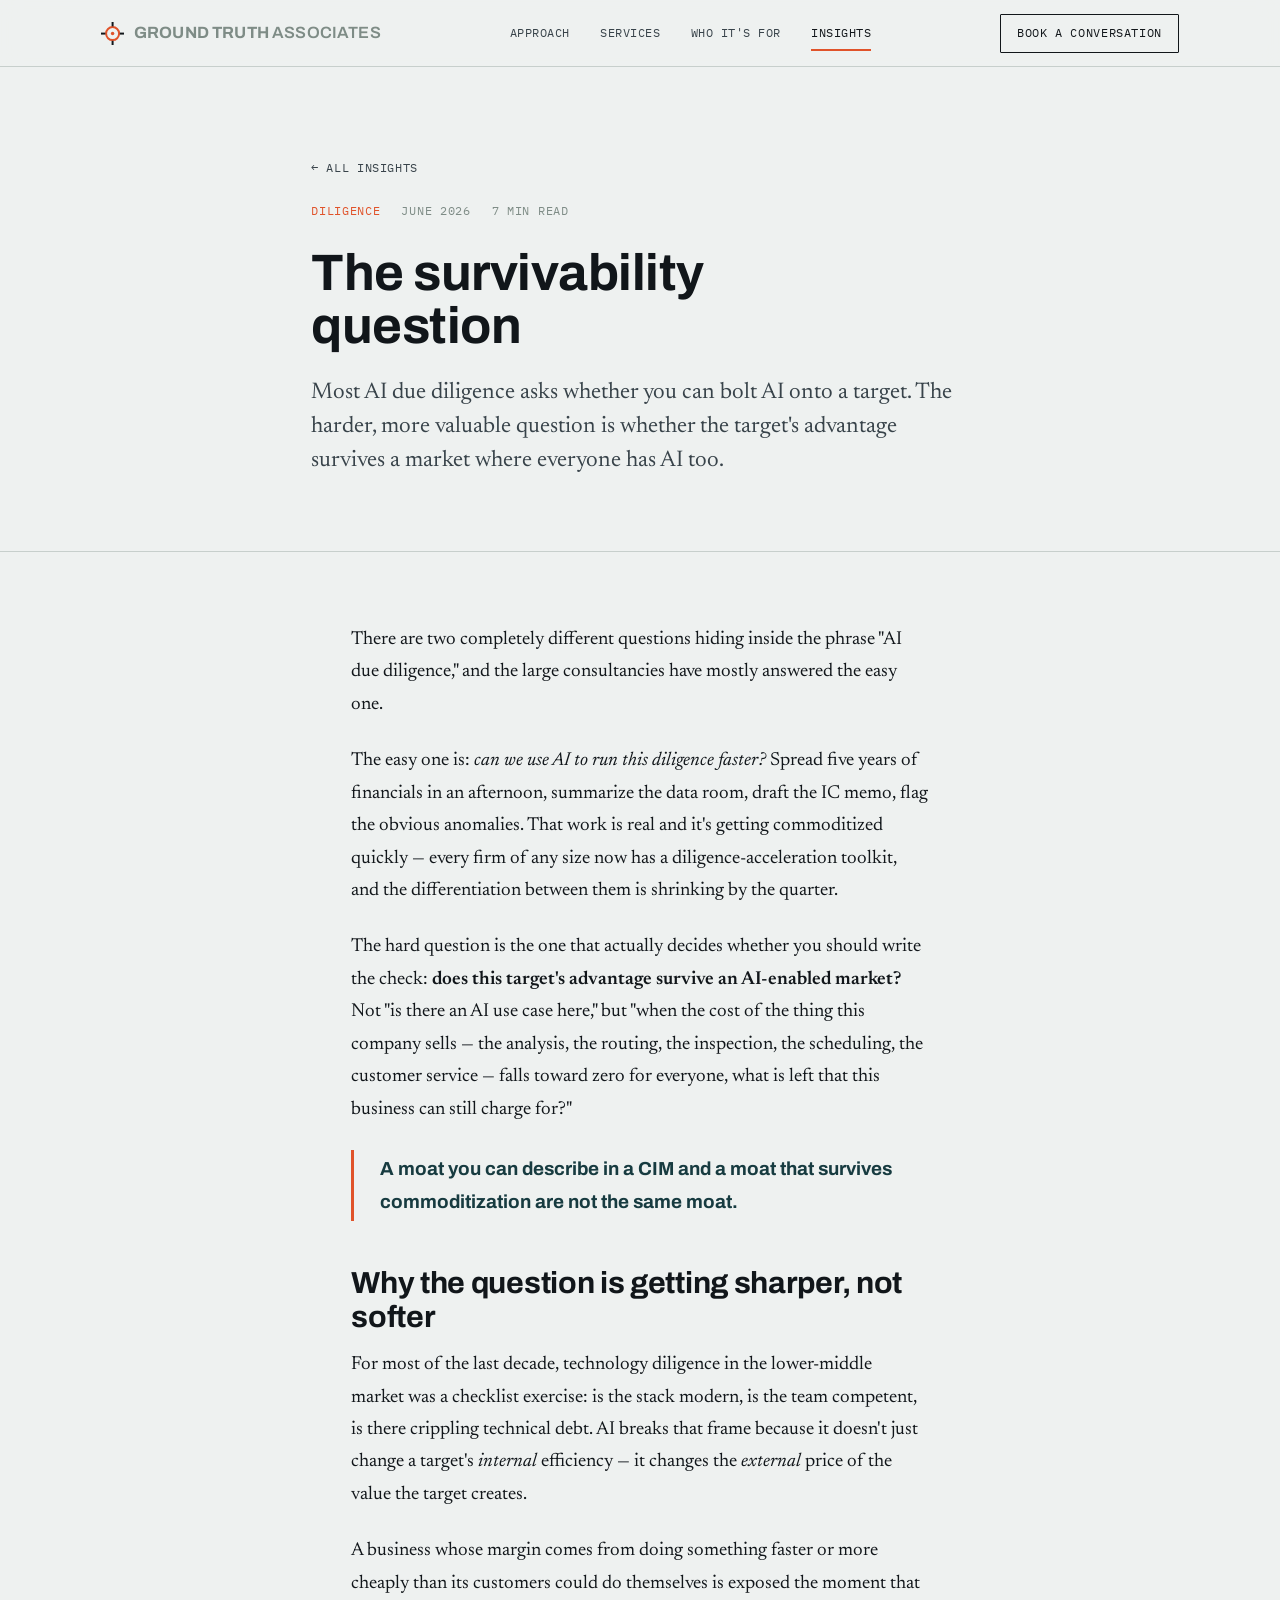
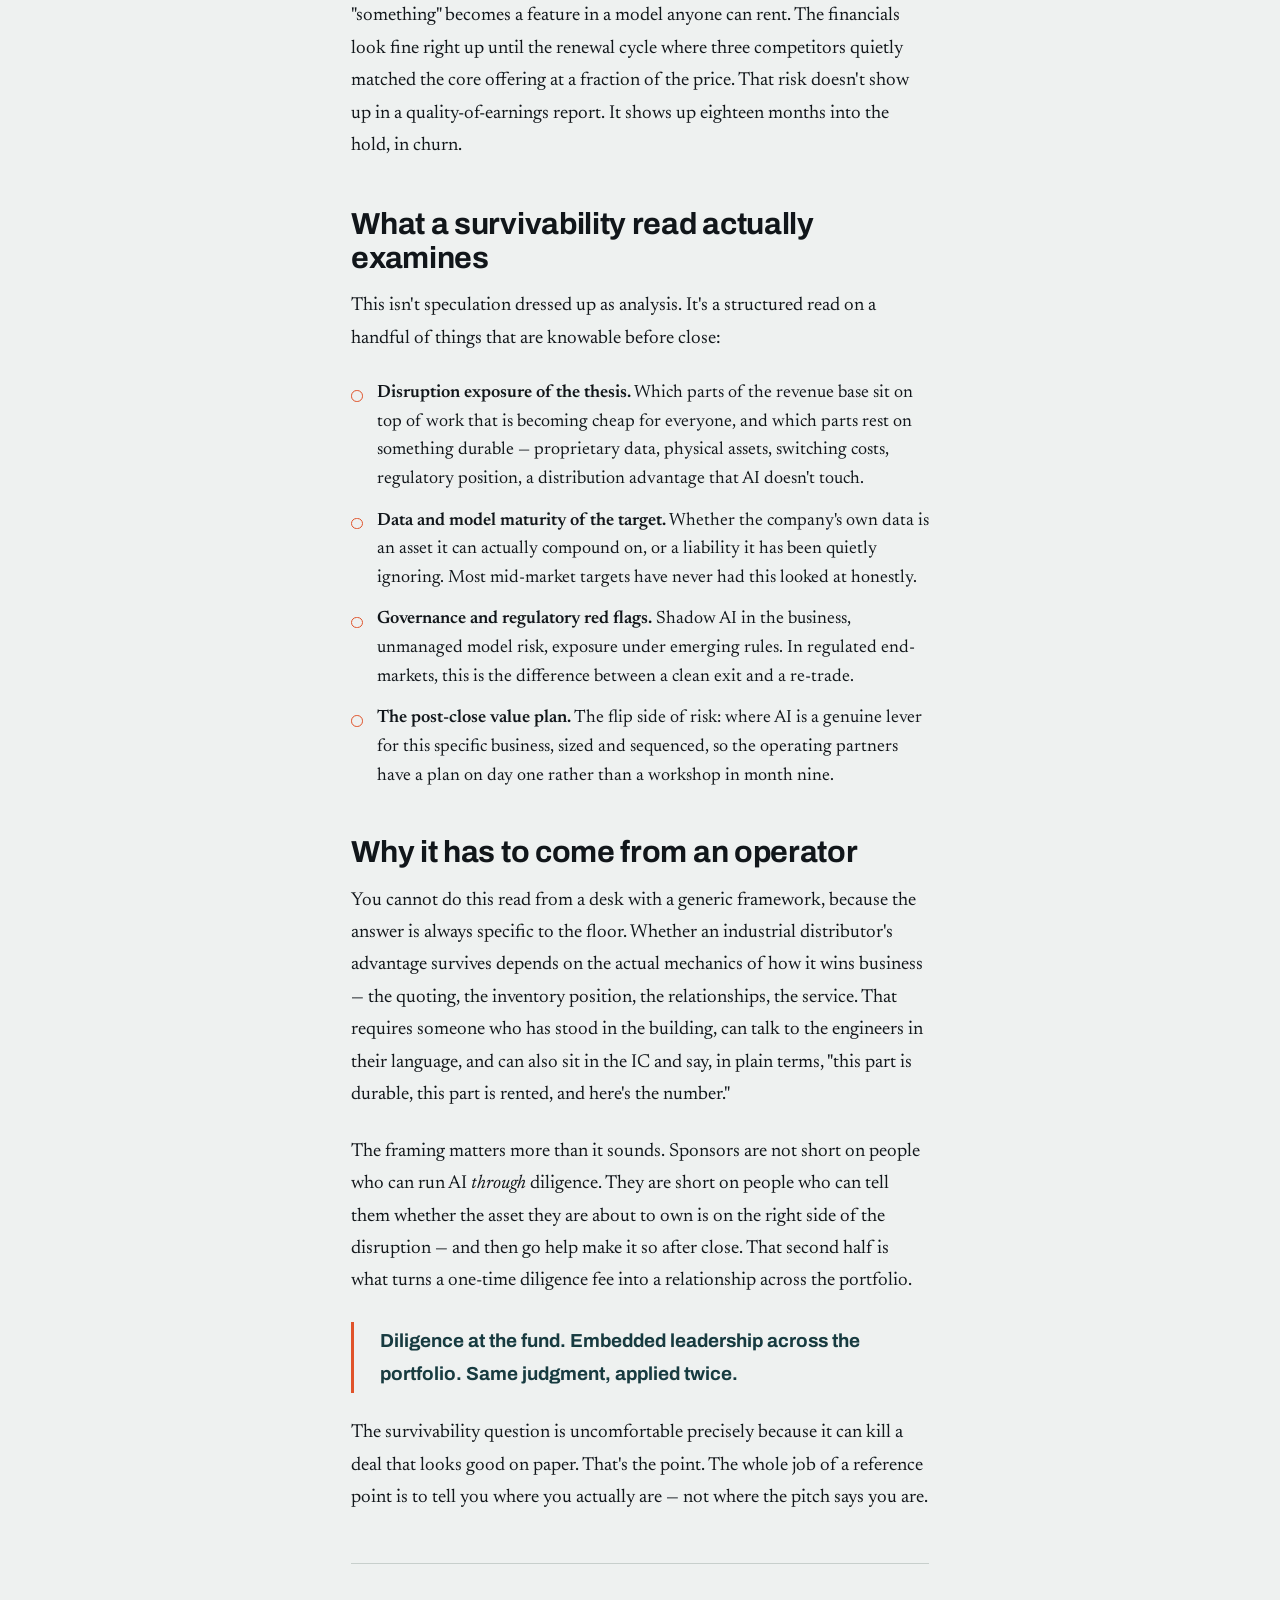
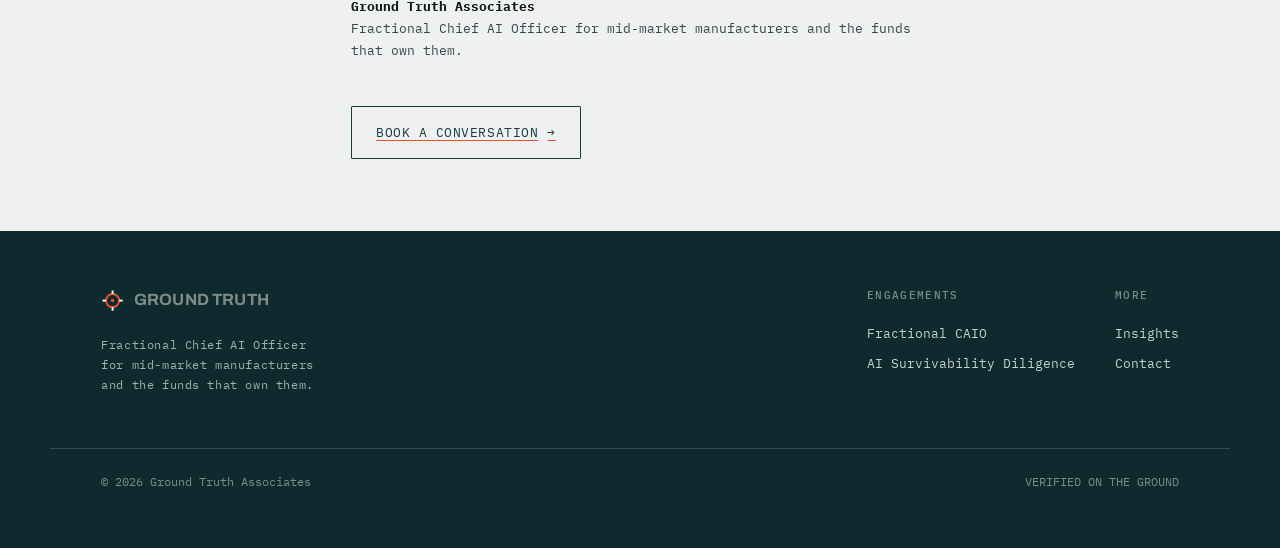
==== the-survivability-question.html @ ab0a0287 "first commit" ====
<!DOCTYPE html>
<html lang="en">
<head>
<meta charset="UTF-8">
<meta name="viewport" content="width=device-width, initial-scale=1.0">
<title>The survivability question — Ground Truth Associates</title>
<meta name="description" content="Most AI due diligence asks whether you can use AI on a target. The more valuable question is whether the target's advantage survives an AI-enabled market.">
<link rel="canonical" href="https://www.groundtruth.associates/the-survivability-question.html">
<meta property="og:type" content="website">
<meta property="og:site_name" content="Ground Truth Associates">
<meta property="og:url" content="https://www.groundtruth.associates/the-survivability-question.html">
<meta property="og:title" content="The survivability question — Ground Truth Associates">
<meta property="og:description" content="Most AI due diligence asks whether you can use AI on a target. The more valuable question is whether the target's advantage survives an AI-enabled market.">
<meta name="twitter:card" content="summary_large_image">
<meta name="twitter:title" content="The survivability question — Ground Truth Associates">
<meta name="twitter:description" content="Most AI due diligence asks whether you can use AI on a target. The more valuable question is whether the target's advantage survives an AI-enabled market.">

<link rel="preconnect" href="https://fonts.googleapis.com">
<link rel="preconnect" href="https://fonts.gstatic.com" crossorigin>
<link href="https://fonts.googleapis.com/css2?family=Archivo:wght@500;600;700&family=Archivo+Expanded:wght@600;700&family=Newsreader:ital,opsz,wght@0,6..72,400;0,6..72,500;1,6..72,400&family=IBM+Plex+Mono:wght@400;500&display=swap" rel="stylesheet">
<link rel="stylesheet" href="styles.css">
</head>
<body>

<header class="nav" id="nav">
  <div class="nav__inner">
    <a class="brand" href="index.html" aria-label="Ground Truth Associates home">
      <svg class="benchmark" viewBox="0 0 32 32" fill="none" aria-hidden="true">
        <circle cx="16" cy="16" r="9" stroke="#E0532A" stroke-width="2"/><circle cx="16" cy="16" r="2.4" fill="#E0532A"/>
        <line x1="16" y1="0" x2="16" y2="6" stroke="#11161A" stroke-width="2"/><line x1="16" y1="26" x2="16" y2="32" stroke="#11161A" stroke-width="2"/>
        <line x1="0" y1="16" x2="6" y2="16" stroke="#11161A" stroke-width="2"/><line x1="26" y1="16" x2="32" y2="16" stroke="#11161A" stroke-width="2"/>
      </svg>
      <span><b>GROUND&nbsp;TRUTH</b> <span>ASSOCIATES</span></span>
    </a>
    <nav class="nav__links" aria-label="Primary">
      <a href="index.html#approach">Approach</a>
      <a href="index.html#services">Services</a>
      <a href="index.html#who">Who it's for</a>
      <a href="insights.html" aria-current="page">Insights</a>
    </nav>
    <a class="nav__cta" href="index.html#contact">Book a conversation</a>
    <button class="nav__toggle" id="navToggle" aria-label="Toggle menu" aria-expanded="false">
      <svg width="24" height="24" viewBox="0 0 24 24" fill="none" stroke="#11161A" stroke-width="2"><line x1="3" y1="7" x2="21" y2="7"/><line x1="3" y1="12" x2="21" y2="12"/><line x1="3" y1="17" x2="21" y2="17"/></svg>
    </button>
  </div>
</header>

<article>
  <header class="article-head">
    <div class="wrap">
      <a class="back-link" href="insights.html">← All insights</a>
      <div class="article-meta"><span class="cat">Diligence</span><span>June 2026</span><span>7 min read</span></div>
      <h1>The survivability question</h1>
      <p class="dek">Most AI due diligence asks whether you can bolt AI onto a target. The harder, more valuable question is whether the target's advantage survives a market where everyone has AI too.</p>
    </div>
  </header>

  <div class="article-body">
    <p>There are two completely different questions hiding inside the phrase "AI due diligence," and the large consultancies have mostly answered the easy one.</p>

    <p>The easy one is: <em>can we use AI to run this diligence faster?</em> Spread five years of financials in an afternoon, summarize the data room, draft the IC memo, flag the obvious anomalies. That work is real and it's getting commoditized quickly — every firm of any size now has a diligence-acceleration toolkit, and the differentiation between them is shrinking by the quarter.</p>

    <p>The hard question is the one that actually decides whether you should write the check: <strong>does this target's advantage survive an AI-enabled market?</strong> Not "is there an AI use case here," but "when the cost of the thing this company sells — the analysis, the routing, the inspection, the scheduling, the customer service — falls toward zero for everyone, what is left that this business can still charge for?"</p>

    <p class="pull">A moat you can describe in a CIM and a moat that survives commoditization are not the same moat.</p>

    <h2>Why the question is getting sharper, not softer</h2>

    <p>For most of the last decade, technology diligence in the lower-middle market was a checklist exercise: is the stack modern, is the team competent, is there crippling technical debt. AI breaks that frame because it doesn't just change a target's <em>internal</em> efficiency — it changes the <em>external</em> price of the value the target creates.</p>

    <p>A business whose margin comes from doing something faster or more cheaply than its customers could do themselves is exposed the moment that "something" becomes a feature in a model anyone can rent. The financials look fine right up until the renewal cycle where three competitors quietly matched the core offering at a fraction of the price. That risk doesn't show up in a quality-of-earnings report. It shows up eighteen months into the hold, in churn.</p>

    <h2>What a survivability read actually examines</h2>

    <p>This isn't speculation dressed up as analysis. It's a structured read on a handful of things that are knowable before close:</p>

    <ul>
      <li><strong>Disruption exposure of the thesis.</strong> Which parts of the revenue base sit on top of work that is becoming cheap for everyone, and which parts rest on something durable — proprietary data, physical assets, switching costs, regulatory position, a distribution advantage that AI doesn't touch.</li>
      <li><strong>Data and model maturity of the target.</strong> Whether the company's own data is an asset it can actually compound on, or a liability it has been quietly ignoring. Most mid-market targets have never had this looked at honestly.</li>
      <li><strong>Governance and regulatory red flags.</strong> Shadow AI in the business, unmanaged model risk, exposure under emerging rules. In regulated end-markets, this is the difference between a clean exit and a re-trade.</li>
      <li><strong>The post-close value plan.</strong> The flip side of risk: where AI is a genuine lever for this specific business, sized and sequenced, so the operating partners have a plan on day one rather than a workshop in month nine.</li>
    </ul>

    <h2>Why it has to come from an operator</h2>

    <p>You cannot do this read from a desk with a generic framework, because the answer is always specific to the floor. Whether an industrial distributor's advantage survives depends on the actual mechanics of how it wins business — the quoting, the inventory position, the relationships, the service. That requires someone who has stood in the building, can talk to the engineers in their language, and can also sit in the IC and say, in plain terms, "this part is durable, this part is rented, and here's the number."</p>

    <p>The framing matters more than it sounds. Sponsors are not short on people who can run AI <em>through</em> diligence. They are short on people who can tell them whether the asset they are about to own is on the right side of the disruption — and then go help make it so after close. That second half is what turns a one-time diligence fee into a relationship across the portfolio.</p>

    <p class="pull">Diligence at the fund. Embedded leadership across the portfolio. Same judgment, applied twice.</p>

    <p>The survivability question is uncomfortable precisely because it can kill a deal that looks good on paper. That's the point. The whole job of a reference point is to tell you where you actually are — not where the pitch says you are.</p>

    <div class="article-foot">
      <p class="byline"><b>Ground Truth Associates</b><br>Fractional Chief AI Officer for mid-market manufacturers and the funds that own them.</p>
      <a class="btn btn--ghost mt-s" href="index.html#contact" style="margin-top:1.2rem;">Book a conversation <span class="arrow">→</span></a>
    </div>
  </div>
</article>

<footer class="foot">
  <div class="foot__inner">
    <div>
      <a class="brand" href="index.html">
        <svg class="benchmark" viewBox="0 0 32 32" fill="none" aria-hidden="true">
          <circle cx="16" cy="16" r="9" stroke="#E0532A" stroke-width="2"/><circle cx="16" cy="16" r="2.4" fill="#E0532A"/>
          <line x1="16" y1="2" x2="16" y2="7" stroke="#EEF1F0" stroke-width="2"/><line x1="16" y1="25" x2="16" y2="30" stroke="#EEF1F0" stroke-width="2"/>
          <line x1="2" y1="16" x2="7" y2="16" stroke="#EEF1F0" stroke-width="2"/><line x1="25" y1="16" x2="30" y2="16" stroke="#EEF1F0" stroke-width="2"/>
        </svg>
        <span><b>GROUND&nbsp;TRUTH</b></span>
      </a>
      <p class="foot__tag">Fractional Chief AI Officer for mid-market manufacturers and the funds that own them.</p>
    </div>
    <div class="foot__links">
      <div class="foot__col"><h4>Engagements</h4><a href="index.html#services">Fractional CAIO</a><a href="index.html#services">AI Survivability Diligence</a></div>
      <div class="foot__col"><h4>More</h4><a href="insights.html">Insights</a><a href="mailto:hello@groundtruth.associates">Contact</a></div>
    </div>
  </div>
  <div class="foot__base"><span>© 2026 Ground Truth Associates</span><span>VERIFIED ON THE GROUND</span></div>
</footer>

<script>
(function(){var nav=document.getElementById('nav');var btn=document.getElementById('navToggle');btn.addEventListener('click',function(){var o=nav.classList.toggle('open');btn.setAttribute('aria-expanded',o?'true':'false');});})();
</script>
</body>
</html>
---- styles.css ----
/* =================================================================
   Ground Truth Associates — design system
   Concept: survey benchmark / calibration. The verified line
   resolved out of the noise. Industrial precision, editorial gravitas.
   ================================================================= */

:root {
  /* palette */
  --paper:      #EEF1F0;  /* cool light ground */
  --paper-2:    #E5E9E8;  /* recessed panel */
  --ink:        #11161A;  /* graphite near-black */
  --ink-2:      #38434A;  /* muted ink */
  --datum:      #173B40;  /* deep petrol — structural brand */
  --datum-2:    #0E2A2E;  /* darker petrol */
  --signal:     #E0532A;  /* calibration orange — used sparingly */
  --signal-dim: #b8451f;
  --line:       #C7CFCC;  /* hairline on light */
  --line-dk:    rgba(238,241,240,0.16); /* hairline on dark */
  --sage:       #7E8C86;  /* captions / meta */

  /* type */
  --display: "Archivo Expanded", "Archivo", system-ui, sans-serif;
  --sans:    "Archivo", system-ui, -apple-system, sans-serif;
  --serif:   "Newsreader", Georgia, serif;
  --mono:    "IBM Plex Mono", ui-monospace, "SFMono-Regular", monospace;

  /* scale */
  --measure: 66ch;
  --gutter: clamp(1.25rem, 4vw, 4rem);
  --maxw: 1180px;
}

* { box-sizing: border-box; }

html { -webkit-text-size-adjust: 100%; scroll-behavior: smooth; }
@media (prefers-reduced-motion: reduce) {
  html { scroll-behavior: auto; }
}

body {
  margin: 0;
  background: var(--paper);
  color: var(--ink);
  font-family: var(--serif);
  font-size: 1.0625rem;
  line-height: 1.6;
  font-synthesis: none;
  -webkit-font-smoothing: antialiased;
  text-rendering: optimizeLegibility;
}

::selection { background: var(--signal); color: #fff; }

a { color: inherit; }

img { max-width: 100%; display: block; }

/* ---------- typography roles ---------- */

.eyebrow {
  font-family: var(--mono);
  font-size: 0.72rem;
  letter-spacing: 0.18em;
  text-transform: uppercase;
  color: var(--sage);
  font-weight: 500;
  display: inline-flex;
  align-items: center;
  gap: 0.6em;
}
.eyebrow::before {
  content: "";
  width: 1.6em;
  height: 1px;
  background: var(--signal);
}

h1, h2, h3 { font-family: var(--display); font-weight: 700; line-height: 1.02; letter-spacing: -0.01em; margin: 0; }

.display-xl {
  font-size: clamp(2.6rem, 6.6vw, 5.3rem);
  line-height: 0.98;
  letter-spacing: -0.02em;
}
.display-l { font-size: clamp(2rem, 4.4vw, 3.3rem); }
.display-m { font-size: clamp(1.5rem, 2.8vw, 2.1rem); }

p { margin: 0 0 1.1em; }

.lead {
  font-size: clamp(1.15rem, 1.7vw, 1.4rem);
  line-height: 1.5;
  color: var(--ink-2);
  max-width: 52ch;
}

.mono { font-family: var(--mono); }

/* ---------- layout ---------- */

.wrap { max-width: var(--maxw); margin-inline: auto; padding-inline: var(--gutter); }

section { padding-block: clamp(4rem, 9vw, 8.5rem); }

.rule { height: 1px; background: var(--line); border: 0; margin: 0; }

/* ---------- benchmark mark (signature) ---------- */
.benchmark {
  width: 1em; height: 1em; flex: none;
  display: inline-block;
  vertical-align: -0.12em;
}
.benchmark circle, .benchmark line { vector-effect: non-scaling-stroke; }

/* ---------- nav ---------- */
.nav {
  position: sticky; top: 0; z-index: 50;
  background: color-mix(in srgb, var(--paper) 88%, transparent);
  backdrop-filter: blur(10px);
  border-bottom: 1px solid var(--line);
}
.nav__inner {
  max-width: var(--maxw); margin-inline: auto;
  padding: 0.85rem var(--gutter);
  display: flex; align-items: center; justify-content: space-between;
  gap: 1rem;
}
.brand {
  display: inline-flex; align-items: center; gap: 0.6rem;
  font-family: var(--display); font-weight: 700;
  letter-spacing: 0.01em; font-size: 1.02rem; text-decoration: none;
  color: var(--ink);
}
.brand .benchmark { width: 1.45rem; height: 1.45rem; }
.brand b { font-weight: 700; }
.brand span { color: var(--sage); font-weight: 600; }

.nav__links { display: flex; align-items: center; gap: 1.9rem; }
.nav__links a {
  font-family: var(--mono); font-size: 0.78rem; letter-spacing: 0.04em;
  text-transform: uppercase; text-decoration: none; color: var(--ink-2);
  padding: 0.4rem 0; position: relative;
}
.nav__links a:hover { color: var(--ink); }
.nav__links a::after {
  content: ""; position: absolute; left: 0; bottom: -2px; height: 2px; width: 0;
  background: var(--signal); transition: width 0.22s ease;
}
.nav__links a:hover::after, .nav__links a[aria-current="page"]::after { width: 100%; }
.nav__links a[aria-current="page"] { color: var(--ink); }

.nav__cta {
  font-family: var(--mono); font-size: 0.76rem; letter-spacing: 0.05em;
  text-transform: uppercase; text-decoration: none;
  border: 1px solid var(--ink); color: var(--ink);
  padding: 0.55rem 1rem; border-radius: 1px;
  transition: background 0.18s, color 0.18s;
}
.nav__cta:hover { background: var(--ink); color: var(--paper); }

.nav__toggle { display: none; background: none; border: 0; cursor: pointer; padding: 0.4rem; }
.nav__toggle svg { display: block; }

@media (max-width: 820px) {
  .nav__links, .nav__cta { display: none; }
  .nav__toggle { display: block; }
  .nav.open .nav__links {
    display: flex; flex-direction: column; align-items: flex-start; gap: 0;
    position: absolute; top: 100%; left: 0; right: 0;
    background: var(--paper); border-bottom: 1px solid var(--line);
    padding: 0.5rem var(--gutter) 1.5rem;
  }
  .nav.open .nav__links a { padding: 0.9rem 0; font-size: 0.95rem; width: 100%; border-bottom: 1px solid var(--line); }
  .nav.open .nav__cta { display: inline-block; margin: 1rem var(--gutter) 0; }
}

/* ---------- buttons ---------- */
.btn {
  display: inline-flex; align-items: center; gap: 0.7em;
  font-family: var(--mono); font-size: 0.82rem; letter-spacing: 0.04em;
  text-transform: uppercase; text-decoration: none;
  padding: 0.95rem 1.5rem; border-radius: 1px; cursor: pointer; border: 1px solid transparent;
  transition: transform 0.12s ease, background 0.18s, color 0.18s, border-color 0.18s;
}
.btn--signal { background: var(--signal); color: #fff; }
.btn--signal:hover { background: var(--signal-dim); }
.btn--ghost { border-color: currentColor; color: var(--ink); }
.btn--ghost:hover { background: var(--ink); color: var(--paper); }
.btn--ghost-light { border-color: var(--line-dk); color: var(--paper); }
.btn--ghost-light:hover { background: var(--paper); color: var(--ink); }
.btn .arrow { transition: transform 0.16s ease; }
.btn:hover .arrow { transform: translateX(3px); }

/* =================================================================
   HERO
   ================================================================= */
.hero {
  background: var(--datum-2);
  color: var(--paper);
  position: relative; overflow: hidden;
  border-bottom: 1px solid var(--datum);
}
.hero__canvas { position: absolute; inset: 0; width: 100%; height: 100%; opacity: 0.9; }
.hero .wrap { position: relative; z-index: 2; padding-block: clamp(5rem, 13vw, 9rem); }
.hero .eyebrow { color: #9fb1ab; }
.hero h1 { color: var(--paper); margin: 1.3rem 0 0; max-width: 16ch; }
.hero__sub {
  margin-top: 1.6rem; max-width: 46ch;
  font-size: clamp(1.1rem, 1.7vw, 1.38rem); line-height: 1.5; color: #c5d2cd;
}
.hero__coords {
  font-family: var(--mono); font-size: 0.72rem; letter-spacing: 0.08em;
  color: #6f857f; margin-top: 2.5rem; display: flex; gap: 1.5rem; flex-wrap: wrap;
}
.hero__cta { display: flex; gap: 0.9rem; margin-top: 2.4rem; flex-wrap: wrap; }

/* =================================================================
   GAP / measurement block
   ================================================================= */
.gap__grid { display: grid; grid-template-columns: 1.1fr 1fr; gap: clamp(2rem, 5vw, 5rem); align-items: center; }
@media (max-width: 800px) { .gap__grid { grid-template-columns: 1fr; } }

.gauge { border: 1px solid var(--line); background: #fff; padding: clamp(1.5rem,3vw,2.5rem); border-radius: 2px; }
.gauge__row { display: flex; justify-content: space-between; align-items: baseline; margin-bottom: 0.5rem; }
.gauge__label { font-family: var(--mono); font-size: 0.74rem; letter-spacing: 0.06em; text-transform: uppercase; color: var(--ink-2); }
.gauge__num { font-family: var(--display); font-weight: 700; font-size: clamp(2.4rem, 5vw, 3.4rem); line-height: 1; }
.gauge__num--signal { color: var(--signal); }
.gauge__num--datum { color: var(--datum); }
.gauge__track { height: 8px; background: var(--paper-2); border-radius: 99px; overflow: hidden; margin: 0.5rem 0 1.6rem; }
.gauge__fill { height: 100%; border-radius: 99px; }
.gauge__fill--wide { width: 98%; background: var(--datum); }
.gauge__fill--narrow { width: 20%; background: var(--signal); }
.gauge__caption { font-family: var(--mono); font-size: 0.72rem; color: var(--sage); letter-spacing: 0.03em; margin-top: 0.4rem; }

/* =================================================================
   SERVICES — the two instruments
   ================================================================= */
.svc { display: grid; grid-template-columns: 1fr 1fr; gap: 1px; background: var(--line); border: 1px solid var(--line); border-radius: 2px; overflow: hidden; }
@media (max-width: 800px) { .svc { grid-template-columns: 1fr; } }
.svc__cell { background: var(--paper); padding: clamp(1.75rem, 3.5vw, 3rem); display: flex; flex-direction: column; }
.svc__tag { font-family: var(--mono); font-size: 0.72rem; letter-spacing: 0.1em; text-transform: uppercase; color: var(--signal); margin-bottom: 1.4rem; }
.svc__cell h3 { font-family: var(--display); font-size: clamp(1.45rem, 2.4vw, 1.9rem); margin-bottom: 0.9rem; }
.svc__cell p { color: var(--ink-2); font-size: 1.02rem; }
.svc__list { list-style: none; padding: 0; margin: 1rem 0 0; }
.svc__list li { font-family: var(--mono); font-size: 0.82rem; color: var(--ink-2); padding: 0.55rem 0; border-top: 1px solid var(--line); display: flex; gap: 0.7rem; align-items: baseline; }
.svc__list li::before { content: "↳"; color: var(--signal); }
.svc__cell .micro { margin-top: auto; }

.funnel-note {
  margin-top: 1.5rem; font-family: var(--mono); font-size: 0.78rem;
  color: var(--sage); letter-spacing: 0.03em; text-align: center;
}
.funnel-note b { color: var(--datum); }

/* =================================================================
   AUDIENCE
   ================================================================= */
.aud { display: grid; grid-template-columns: 1fr 1fr; gap: clamp(1.5rem,3vw,2.5rem); }
@media (max-width: 700px) { .aud { grid-template-columns: 1fr; } }
.aud__card { border-left: 2px solid var(--signal); padding-left: 1.5rem; }
.aud__card h3 { font-family: var(--display); font-size: 1.3rem; margin-bottom: 0.6rem; }
.aud__card p { color: var(--ink-2); font-size: 1rem; }

/* =================================================================
   CREDIBILITY
   ================================================================= */
.cred { background: var(--datum); color: var(--paper); }
.cred .eyebrow { color: #9fb1ab; }
.cred h2 { color: var(--paper); max-width: 18ch; }
.cred__grid { display: grid; grid-template-columns: repeat(3, 1fr); gap: 1px; background: var(--line-dk); border: 1px solid var(--line-dk); margin-top: 3rem; border-radius: 2px; overflow: hidden; }
@media (max-width: 760px) { .cred__grid { grid-template-columns: 1fr; } }
.cred__cell { background: var(--datum); padding: clamp(1.5rem,3vw,2.2rem); }
.cred__cell .k { font-family: var(--mono); font-size: 0.72rem; letter-spacing: 0.1em; text-transform: uppercase; color: var(--signal); margin-bottom: 0.8rem; }
.cred__cell p { color: #cdd9d4; font-size: 0.98rem; margin: 0; }

/* =================================================================
   INSIGHTS teaser + index
   ================================================================= */
.posts { display: grid; gap: 0; }
.post-row {
  display: grid; grid-template-columns: 8rem 1fr auto; gap: clamp(1rem,3vw,2.5rem);
  align-items: baseline; padding: 1.8rem 0; border-top: 1px solid var(--line);
  text-decoration: none; color: inherit; transition: background 0.16s;
}
.post-row:last-child { border-bottom: 1px solid var(--line); }
.post-row:hover { background: #fff; }
.post-row:hover .post-row__title { color: var(--signal); }
.post-row__meta { font-family: var(--mono); font-size: 0.72rem; letter-spacing: 0.04em; color: var(--sage); text-transform: uppercase; line-height: 1.7; }
.post-row__title { font-family: var(--display); font-size: clamp(1.25rem, 2.2vw, 1.7rem); line-height: 1.1; transition: color 0.16s; }
.post-row__dek { font-family: var(--serif); color: var(--ink-2); font-size: 1rem; margin-top: 0.5rem; max-width: 60ch; }
.post-row__arrow { font-family: var(--mono); color: var(--signal); font-size: 1.1rem; align-self: center; }
@media (max-width: 680px) {
  .post-row { grid-template-columns: 1fr; gap: 0.5rem; }
  .post-row__arrow { display: none; }
}

.section-head { display: flex; justify-content: space-between; align-items: flex-end; gap: 2rem; margin-bottom: 2.5rem; flex-wrap: wrap; }
.section-head h2 { max-width: 16ch; }
.section-head .link {
  font-family: var(--mono); font-size: 0.8rem; text-transform: uppercase; letter-spacing: 0.05em;
  text-decoration: none; color: var(--ink); border-bottom: 2px solid var(--signal); padding-bottom: 2px; white-space: nowrap;
}

/* =================================================================
   CTA band
   ================================================================= */
.cta-band { background: var(--ink); color: var(--paper); text-align: center; }
.cta-band h2 { color: var(--paper); max-width: 20ch; margin-inline: auto; }
.cta-band .lead { color: #b9c3c6; margin: 1.2rem auto 2.2rem; text-align: center; }
.cta-band .btn--signal { font-size: 0.9rem; padding: 1.05rem 2rem; }

/* =================================================================
   FOOTER
   ================================================================= */
.foot { background: var(--datum-2); color: #9fb1ab; padding-block: 3.5rem; }
.foot__inner { max-width: var(--maxw); margin-inline: auto; padding-inline: var(--gutter); display: flex; justify-content: space-between; gap: 2rem; flex-wrap: wrap; align-items: flex-start; }
.foot .brand { color: var(--paper); }
.foot .brand span { color: var(--sage); }
.foot__tag { font-family: var(--mono); font-size: 0.74rem; letter-spacing: 0.05em; margin-top: 0.8rem; max-width: 32ch; line-height: 1.7; }
.foot__links { display: flex; gap: 2.5rem; flex-wrap: wrap; }
.foot__col h4 { font-family: var(--mono); font-size: 0.7rem; text-transform: uppercase; letter-spacing: 0.12em; color: var(--sage); margin: 0 0 0.9rem; font-weight: 500; }
.foot__col a { display: block; font-family: var(--mono); font-size: 0.8rem; color: #c5d2cd; text-decoration: none; padding: 0.3rem 0; }
.foot__col a:hover { color: var(--signal); }
.foot__base { max-width: var(--maxw); margin: 2.5rem auto 0; padding: 1.5rem var(--gutter) 0; border-top: 1px solid var(--line-dk); font-family: var(--mono); font-size: 0.72rem; color: var(--sage); display: flex; justify-content: space-between; gap: 1rem; flex-wrap: wrap; }

/* =================================================================
   ARTICLE (blog post)
   ================================================================= */
.article-head { background: var(--paper); border-bottom: 1px solid var(--line); }
.article-head .wrap { max-width: 760px; padding-block: clamp(3rem, 7vw, 5.5rem) clamp(2rem,4vw,3rem); }
.article-meta { font-family: var(--mono); font-size: 0.74rem; letter-spacing: 0.06em; text-transform: uppercase; color: var(--sage); display: flex; gap: 1.3rem; flex-wrap: wrap; margin-bottom: 1.6rem; }
.article-meta .cat { color: var(--signal); }
.article-head h1 { font-size: clamp(2rem, 4.6vw, 3.2rem); line-height: 1.04; max-width: 20ch; }
.article-head .dek { font-family: var(--serif); font-size: clamp(1.15rem,1.8vw,1.42rem); color: var(--ink-2); line-height: 1.5; margin-top: 1.4rem; max-width: 56ch; }

.article-body { max-width: 680px; margin-inline: auto; padding: clamp(2.5rem,6vw,4.5rem) var(--gutter); }
.article-body p { font-size: 1.18rem; line-height: 1.72; margin: 0 0 1.5rem; }
.article-body h2 { font-family: var(--display); font-size: clamp(1.4rem,2.6vw,1.9rem); margin: 2.8rem 0 1rem; line-height: 1.1; }
.article-body h3 { font-family: var(--sans); font-weight: 700; font-size: 1.2rem; margin: 2rem 0 0.7rem; }
.article-body strong { font-weight: 600; color: var(--ink); }
.article-body em { font-style: italic; }
.article-body a { color: var(--datum); text-decoration: underline; text-decoration-color: var(--signal); text-underline-offset: 3px; }
.article-body ul { padding-left: 0; list-style: none; margin: 0 0 1.5rem; }
.article-body ul li { position: relative; padding-left: 1.6rem; margin-bottom: 0.8rem; font-size: 1.12rem; line-height: 1.6; }
.article-body ul li::before { content: ""; position: absolute; left: 0; top: 0.62em; width: 0.6rem; height: 0.6rem; border: 1.5px solid var(--signal); border-radius: 50%; }
.pull {
  font-family: var(--display); font-weight: 700; font-size: clamp(1.5rem,3vw,2.1rem);
  line-height: 1.15; color: var(--datum); border-left: 3px solid var(--signal);
  padding: 0.2rem 0 0.2rem 1.6rem; margin: 2.5rem 0; max-width: none;
}
.article-foot { border-top: 1px solid var(--line); margin-top: 3rem; padding-top: 2rem; }
.article-foot .byline { font-family: var(--mono); font-size: 0.82rem; color: var(--ink-2); line-height: 1.7; }
.article-foot .byline b { color: var(--ink); }
.back-link { font-family: var(--mono); font-size: 0.78rem; text-transform: uppercase; letter-spacing: 0.05em; color: var(--ink-2); text-decoration: none; display: inline-flex; gap: 0.5rem; align-items: center; margin-bottom: 1.5rem; }
.back-link:hover { color: var(--signal); }

/* utilities */
.center { text-align: center; }
.mt-s { margin-top: 1rem; }
.visually-hidden { position: absolute; width: 1px; height: 1px; overflow: hidden; clip: rect(0 0 0 0); }
:focus-visible { outline: 2px solid var(--signal); outline-offset: 3px; }
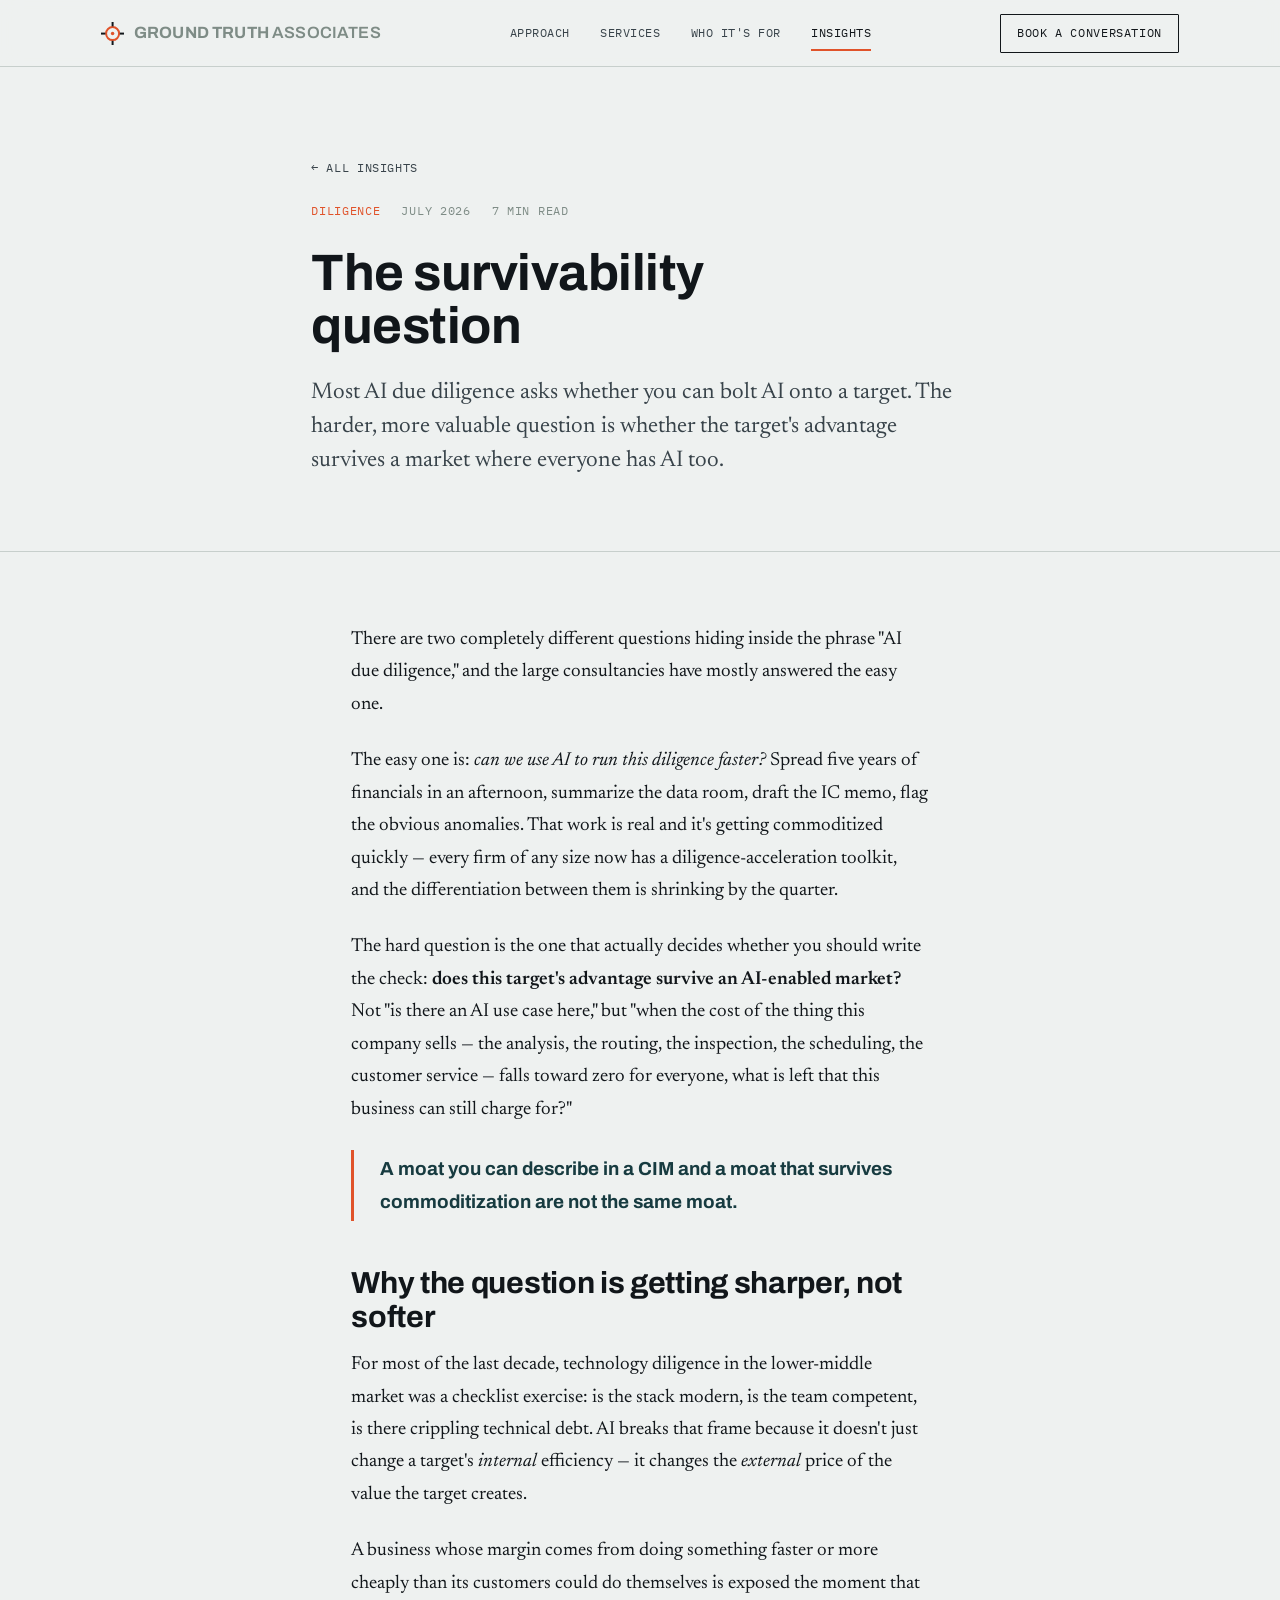
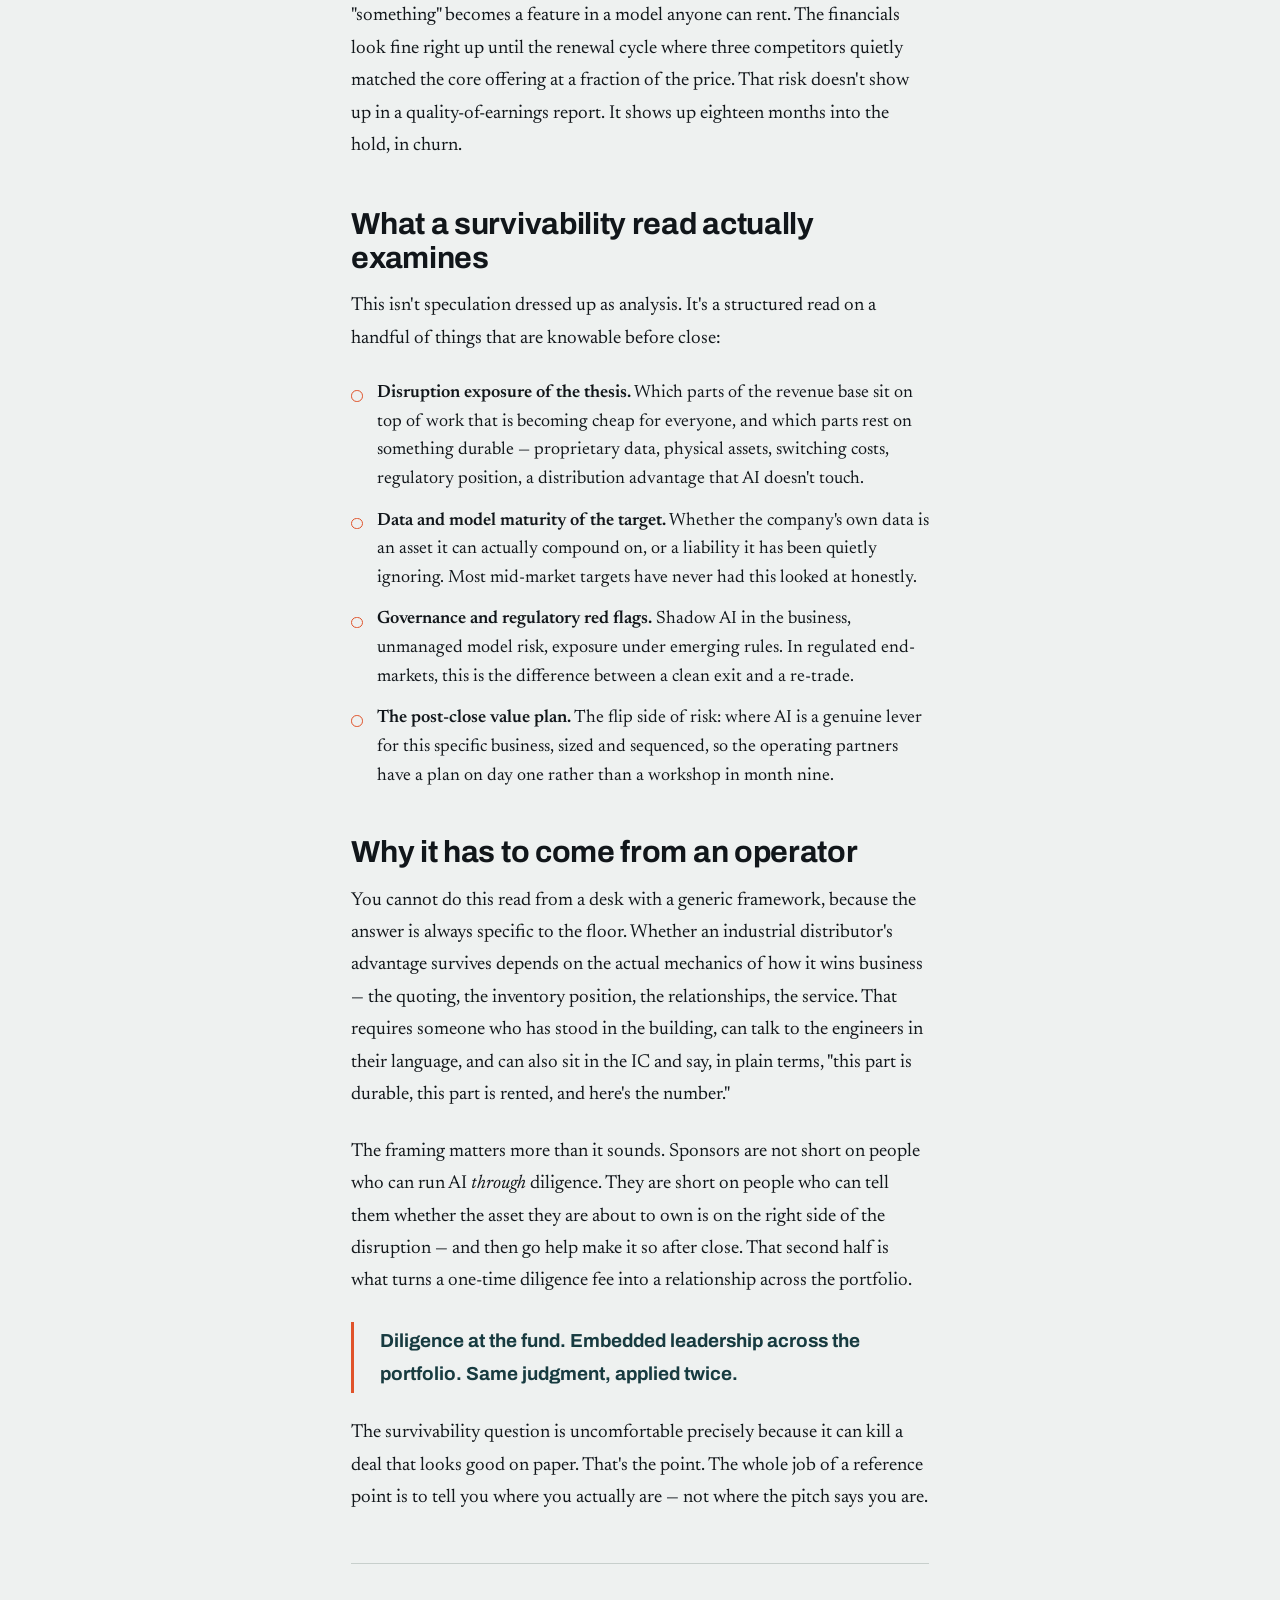
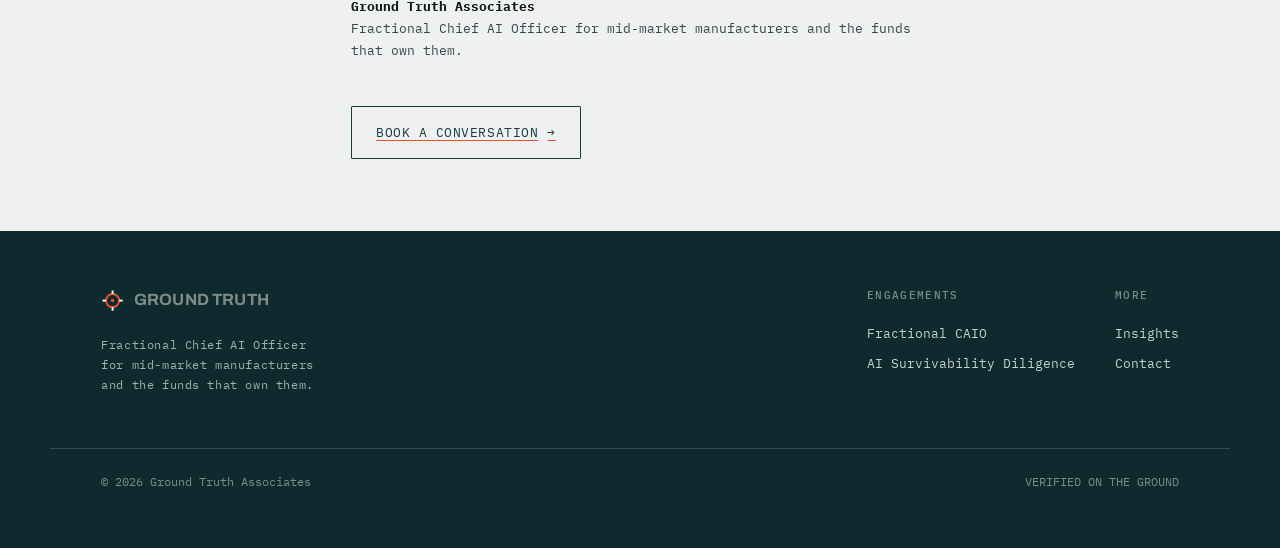
==== commit d749315e: "Update article date from June to July 2026" ====
--- a/the-survivability-question.html
+++ b/the-survivability-question.html
@@ -49,7 +49,7 @@
   <header class="article-head">
     <div class="wrap">
       <a class="back-link" href="insights.html">← All insights</a>
-      <div class="article-meta"><span class="cat">Diligence</span><span>June 2026</span><span>7 min read</span></div>
+      <div class="article-meta"><span class="cat">Diligence</span><span>July 2026</span><span>7 min read</span></div>
       <h1>The survivability question</h1>
       <p class="dek">Most AI due diligence asks whether you can bolt AI onto a target. The harder, more valuable question is whether the target's advantage survives a market where everyone has AI too.</p>
     </div>
